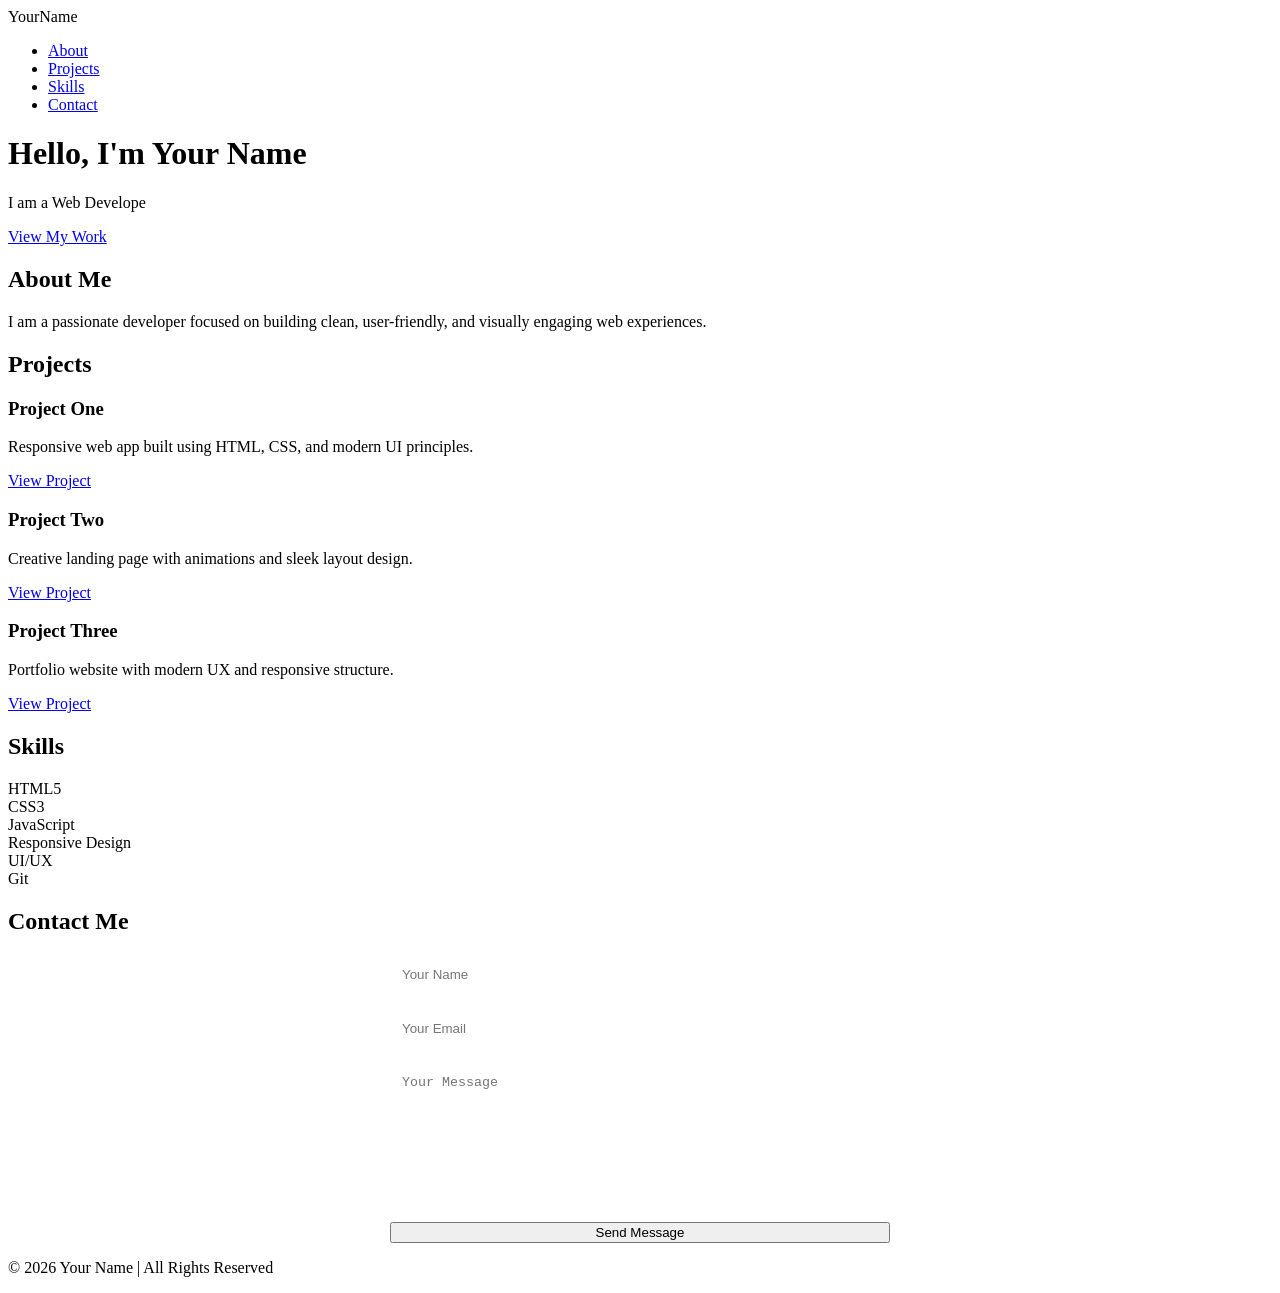
==== index.html @ 770dde97 "portfolio" ====
<!DOCTYPE html>
<html lang="en">
<head>
    <meta charset="UTF-8">
    <title>Your Name | Portfolio</title>
    <meta name="viewport" content="width=device-width, initial-scale=1.0">
    <link rel="stylesheet" href="style.css">
    <link href="https://fonts.googleapis.com/css2?family=Poppins:wght@300;400;600;700&display=swap" rel="stylesheet">
</head>
<body>

<header>
    <nav id="navbar">
        <div class="logo">YourName</div>
        <ul>
            <li><a href="#about">About</a></li>
            <li><a href="#projects">Projects</a></li>
            <li><a href="#skills">Skills</a></li>
            <li><a href="#contact">Contact</a></li>
        </ul>
    </nav>

    <div class="hero">
        <h1>Hello, I'm <span>Your Name</span></h1>
        <p>I am a <span id="typing"></span></p>
        <a href="#projects" class="btn">View My Work</a>
    </div>
</header>

<section id="about" class="section reveal">
    <h2>About Me</h2>
    <p>
        I am a passionate developer focused on building clean, user-friendly, and visually engaging web experiences.
    </p>
</section>

<section id="projects" class="section reveal">
    <h2>Projects</h2>
    <div class="project-grid">

        <div class="project-card">
            <h3>Project One</h3>
            <p>Responsive web app built using HTML, CSS, and modern UI principles.</p>
            <a href="#">View Project</a>
        </div>

        <div class="project-card">
            <h3>Project Two</h3>
            <p>Creative landing page with animations and sleek layout design.</p>
            <a href="#">View Project</a>
        </div>

        <div class="project-card">
            <h3>Project Three</h3>
            <p>Portfolio website with modern UX and responsive structure.</p>
            <a href="#">View Project</a>
        </div>

    </div>
</section>

<section id="skills" class="section reveal">
    <h2>Skills</h2>
    <div class="skills-grid">
        <div>HTML5</div>
        <div>CSS3</div>
        <div>JavaScript</div>
        <div>Responsive Design</div>
        <div>UI/UX</div>
        <div>Git</div>
    </div>
</section>

<section id="contact" class="section contact reveal">
    <h2>Contact Me</h2>

    <form id="contactForm">
        <input type="text" placeholder="Your Name" required>
        <input type="email" placeholder="Your Email" required>
        <textarea placeholder="Your Message" required></textarea>
        <button type="submit" class="btn">Send Message</button>
    </form>

</section>

<button id="scrollTopBtn">↑</button>

<footer>
    <p>© 2026 Your Name | All Rights Reserved</p>
</footer>

<script src="script.js"></script>
</body>
</html>
---- style.css ----
/* NAVBAR SCROLL EFFECT */
nav.scrolled {
    background: rgba(0, 0, 0, 0.85);
    position: fixed;
    width: 100%;
    top: 0;
    left: 0;
    transition: 0.3s;
}

/* REVEAL ANIMATION */
.reveal {
    opacity: 0;
    transform: translateY(60px);
    transition: all 0.8s ease;
}

.reveal.active {
    opacity: 1;
    transform: translateY(0);
}

/* CONTACT FORM */
form {
    display: flex;
    flex-direction: column;
    gap: 15px;
    max-width: 500px;
    margin: auto;
}

form input, form textarea {
    padding: 12px;
    border-radius: 8px;
    border: none;
    outline: none;
}

form textarea {
    resize: none;
    height: 120px;
}

/* SCROLL TO TOP */
#scrollTopBtn {
    position: fixed;
    bottom: 30px;
    right: 30px;
    padding: 10px 15px;
    border: none;
    border-radius: 50%;
    background: #ffd369;
    font-size: 18px;
    cursor: pointer;
    display: none;
}
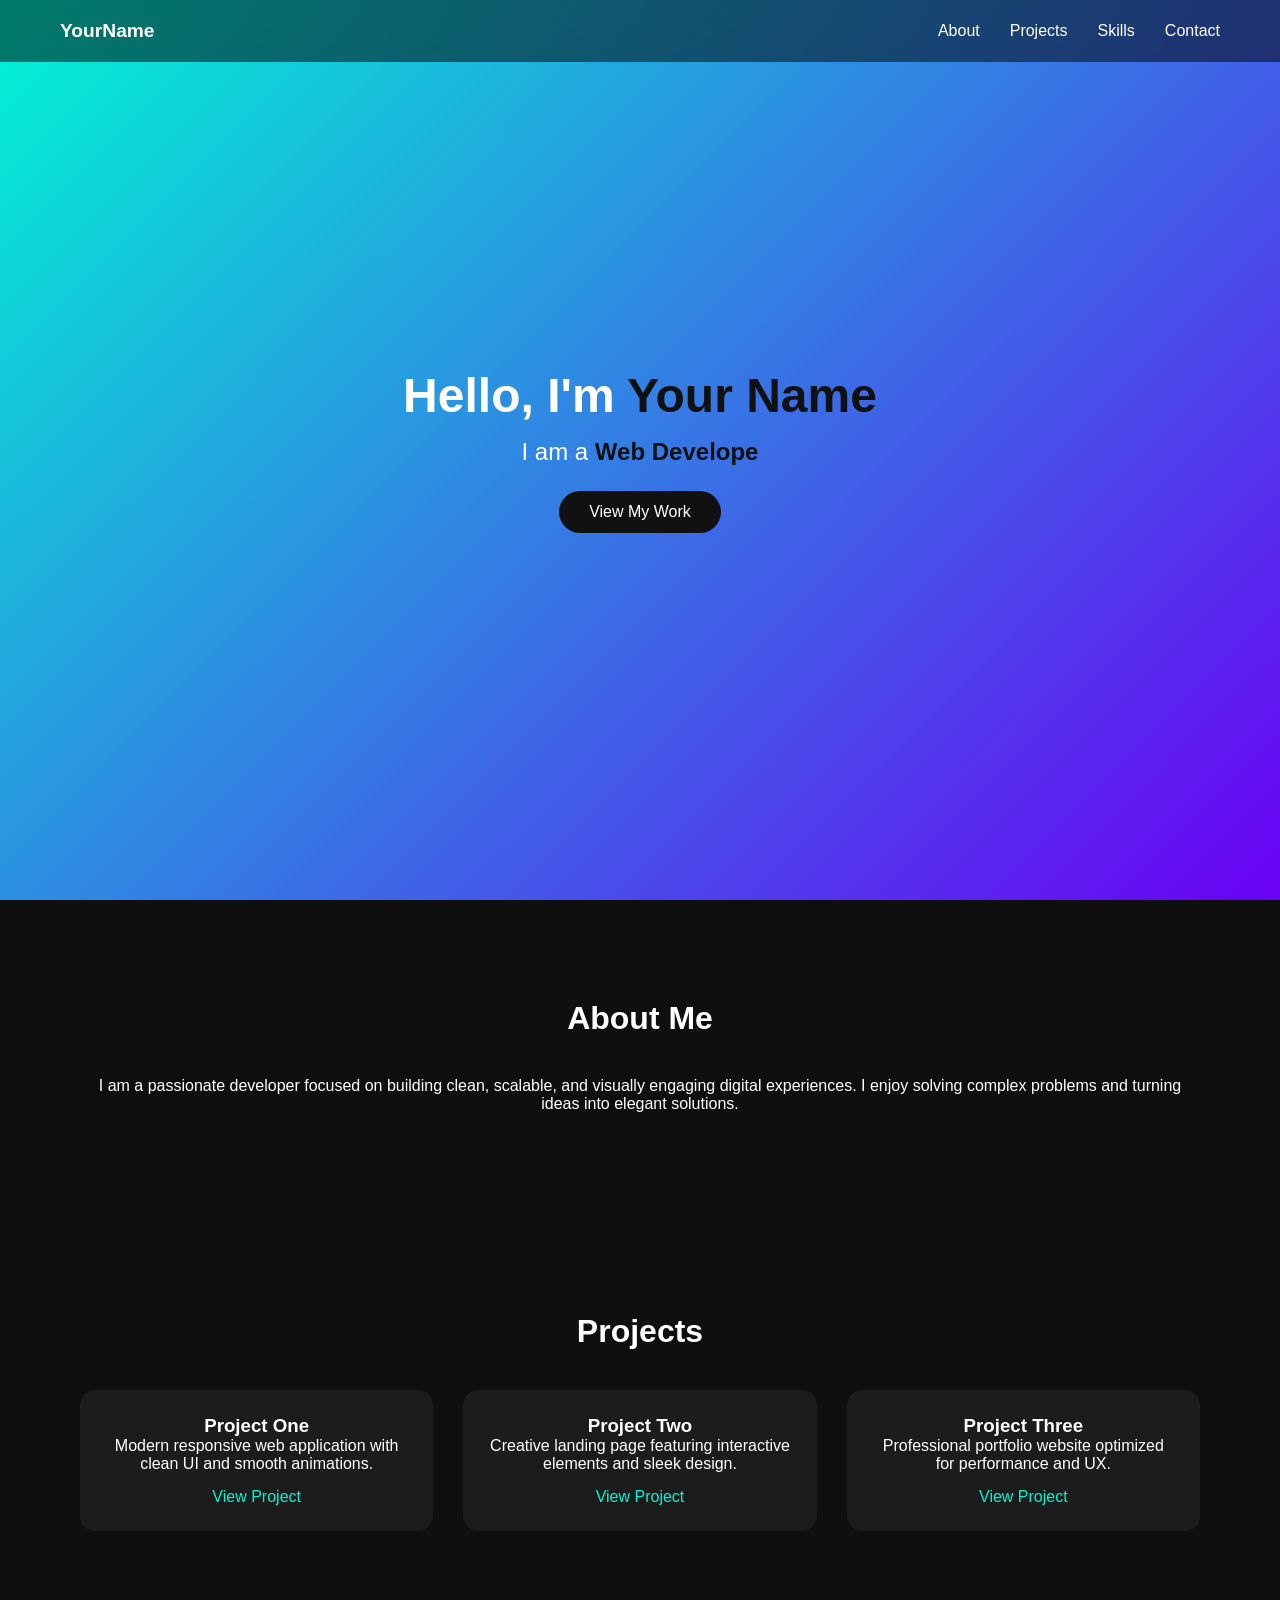
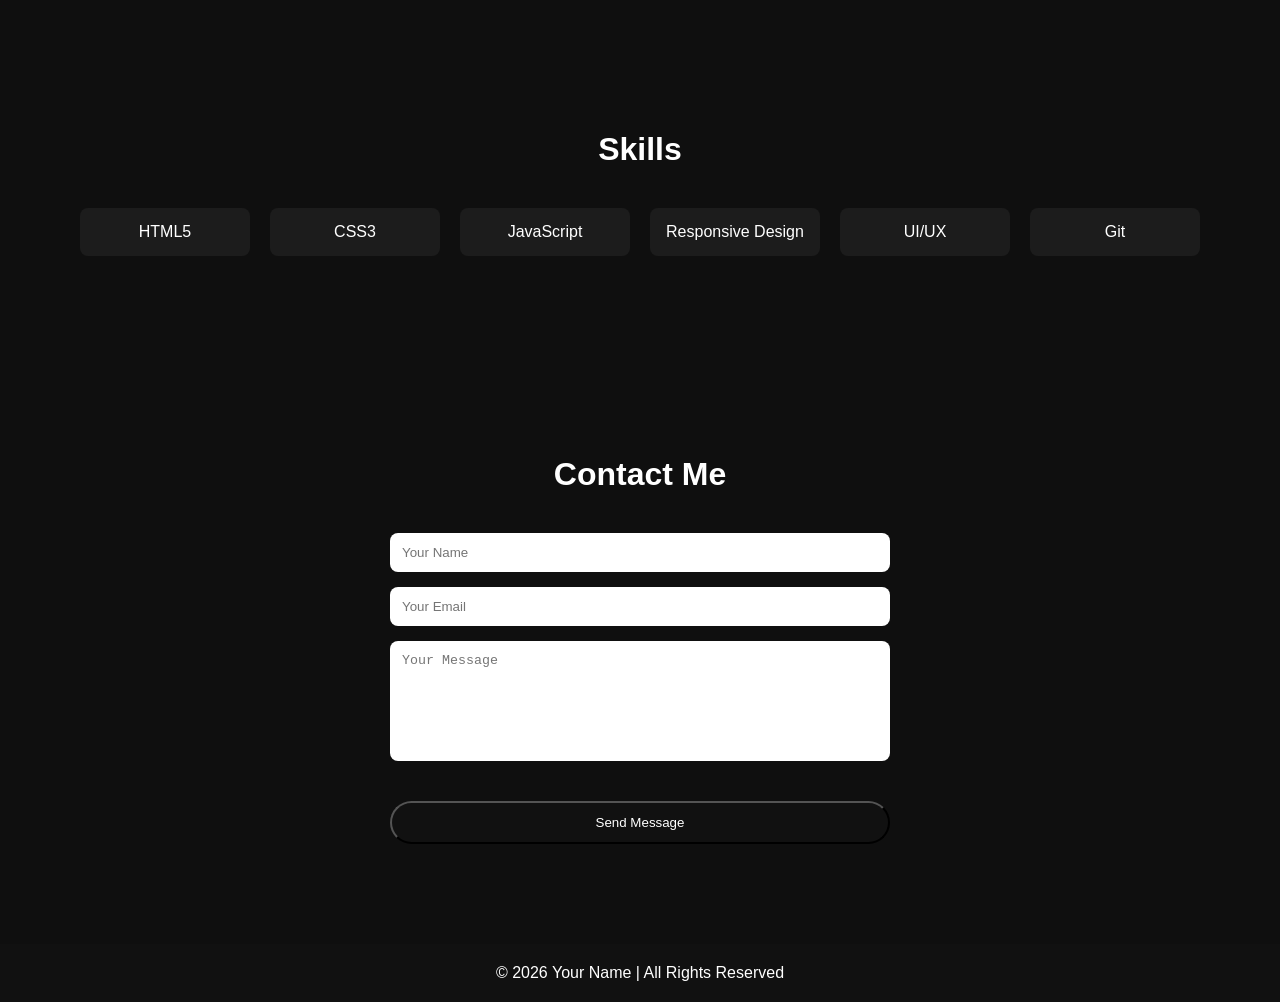
==== commit 159bb5b9: "updated" ====
--- a/index.html
+++ b/index.html
@@ -4,63 +4,75 @@
     <meta charset="UTF-8">
     <title>Your Name | Portfolio</title>
     <meta name="viewport" content="width=device-width, initial-scale=1.0">
+
+    <!-- Google Font -->
+    <link href="https://fonts.googleapis.com/css2?family=Poppins:wght@300;400;600;700&display=swap" rel="stylesheet">
+
+    <!-- CSS -->
     <link rel="stylesheet" href="style.css">
-    <link href="https://fonts.googleapis.com/css2?family=Poppins:wght@300;400;600;700&display=swap" rel="stylesheet">
 </head>
 <body>
 
-<header>
-    <nav id="navbar">
-        <div class="logo">YourName</div>
-        <ul>
-            <li><a href="#about">About</a></li>
-            <li><a href="#projects">Projects</a></li>
-            <li><a href="#skills">Skills</a></li>
-            <li><a href="#contact">Contact</a></li>
-        </ul>
-    </nav>
+<!-- NAVBAR -->
+<nav id="navbar">
+    <div class="logo">YourName</div>
+    <ul>
+        <li><a href="#about">About</a></li>
+        <li><a href="#projects">Projects</a></li>
+        <li><a href="#skills">Skills</a></li>
+        <li><a href="#contact">Contact</a></li>
+    </ul>
+</nav>
 
-    <div class="hero">
+<!-- HERO -->
+<header class="hero">
+    <div class="hero-content">
         <h1>Hello, I'm <span>Your Name</span></h1>
-        <p>I am a <span id="typing"></span></p>
+        <h2>I am a <span id="typing"></span></h2>
         <a href="#projects" class="btn">View My Work</a>
     </div>
 </header>
 
+<!-- ABOUT -->
 <section id="about" class="section reveal">
     <h2>About Me</h2>
     <p>
-        I am a passionate developer focused on building clean, user-friendly, and visually engaging web experiences.
+        I am a passionate developer focused on building clean, scalable, and visually engaging digital experiences. 
+        I enjoy solving complex problems and turning ideas into elegant solutions.
     </p>
 </section>
 
+<!-- PROJECTS -->
 <section id="projects" class="section reveal">
     <h2>Projects</h2>
+
     <div class="project-grid">
 
         <div class="project-card">
             <h3>Project One</h3>
-            <p>Responsive web app built using HTML, CSS, and modern UI principles.</p>
+            <p>Modern responsive web application with clean UI and smooth animations.</p>
             <a href="#">View Project</a>
         </div>
 
         <div class="project-card">
             <h3>Project Two</h3>
-            <p>Creative landing page with animations and sleek layout design.</p>
+            <p>Creative landing page featuring interactive elements and sleek design.</p>
             <a href="#">View Project</a>
         </div>
 
         <div class="project-card">
             <h3>Project Three</h3>
-            <p>Portfolio website with modern UX and responsive structure.</p>
+            <p>Professional portfolio website optimized for performance and UX.</p>
             <a href="#">View Project</a>
         </div>
 
     </div>
 </section>
 
+<!-- SKILLS -->
 <section id="skills" class="section reveal">
     <h2>Skills</h2>
+
     <div class="skills-grid">
         <div>HTML5</div>
         <div>CSS3</div>
@@ -71,7 +83,8 @@
     </div>
 </section>
 
-<section id="contact" class="section contact reveal">
+<!-- CONTACT -->
+<section id="contact" class="section reveal contact">
     <h2>Contact Me</h2>
 
     <form id="contactForm">
@@ -80,7 +93,6 @@
         <textarea placeholder="Your Message" required></textarea>
         <button type="submit" class="btn">Send Message</button>
     </form>
-
 </section>
 
 <button id="scrollTopBtn">↑</button>
--- a/style.css
+++ b/style.css
@@ -1,18 +1,164 @@
-/* NAVBAR SCROLL EFFECT */
-nav.scrolled {
-    background: rgba(0, 0, 0, 0.85);
+* {
+    margin: 0;
+    padding: 0;
+    box-sizing: border-box;
+}
+
+body {
+    font-family: 'Poppins', sans-serif;
+    background: #0f0f0f;
+    color: #fff;
+    scroll-behavior: smooth;
+}
+
+/* NAVBAR */
+nav {
     position: fixed;
     width: 100%;
-    top: 0;
-    left: 0;
+    padding: 20px 60px;
+    display: flex;
+    justify-content: space-between;
+    align-items: center;
+    backdrop-filter: blur(12px);
+    background: rgba(0,0,0,0.5);
+    z-index: 1000;
+}
+
+nav ul {
+    display: flex;
+    gap: 30px;
+    list-style: none;
+}
+
+nav a {
+    color: white;
+    text-decoration: none;
     transition: 0.3s;
 }
 
-/* REVEAL ANIMATION */
+nav a:hover {
+    color: #00f5d4;
+}
+
+.logo {
+    font-weight: 700;
+    font-size: 1.2rem;
+}
+
+/* HERO */
+.hero {
+    height: 100vh;
+    display: flex;
+    justify-content: center;
+    align-items: center;
+    text-align: center;
+    background: linear-gradient(135deg, #00f5d4, #6a00f4);
+}
+
+.hero-content h1 {
+    font-size: 3rem;
+}
+
+.hero-content h2 {
+    margin-top: 15px;
+    font-weight: 400;
+}
+
+.hero span {
+    color: #111;
+    font-weight: 700;
+}
+
+.btn {
+    display: inline-block;
+    margin-top: 25px;
+    padding: 12px 30px;
+    background: #111;
+    color: white;
+    border-radius: 30px;
+    text-decoration: none;
+    transition: 0.3s;
+}
+
+.btn:hover {
+    transform: scale(1.05);
+}
+
+/* SECTION */
+.section {
+    padding: 100px 80px;
+    text-align: center;
+}
+
+.section h2 {
+    margin-bottom: 40px;
+    font-size: 2rem;
+}
+
+/* PROJECTS */
+.project-grid {
+    display: grid;
+    grid-template-columns: repeat(auto-fit, minmax(250px, 1fr));
+    gap: 30px;
+}
+
+.project-card {
+    background: #1c1c1c;
+    padding: 25px;
+    border-radius: 15px;
+    transition: 0.3s;
+}
+
+.project-card:hover {
+    transform: translateY(-10px);
+    background: #262626;
+}
+
+.project-card a {
+    display: inline-block;
+    margin-top: 15px;
+    color: #00f5d4;
+    text-decoration: none;
+}
+
+/* SKILLS */
+.skills-grid {
+    display: grid;
+    grid-template-columns: repeat(auto-fit, minmax(120px, 1fr));
+    gap: 20px;
+}
+
+.skills-grid div {
+    background: #1c1c1c;
+    padding: 15px;
+    border-radius: 8px;
+}
+
+/* CONTACT */
+form {
+    max-width: 500px;
+    margin: auto;
+    display: flex;
+    flex-direction: column;
+    gap: 15px;
+}
+
+form input, form textarea {
+    padding: 12px;
+    border: none;
+    border-radius: 8px;
+}
+
+form textarea {
+    resize: none;
+    height: 120px;
+}
+
+/* SCROLL REVEAL */
 .reveal {
     opacity: 0;
     transform: translateY(60px);
-    transition: all 0.8s ease;
+    transition: 0.8s ease;
 }
 
 .reveal.active {
@@ -20,37 +166,32 @@
     transform: translateY(0);
 }
 
-/* CONTACT FORM */
-form {
-    display: flex;
-    flex-direction: column;
-    gap: 15px;
-    max-width: 500px;
-    margin: auto;
-}
-
-form input, form textarea {
-    padding: 12px;
-    border-radius: 8px;
-    border: none;
-    outline: none;
-}
-
-form textarea {
-    resize: none;
-    height: 120px;
-}
-
-/* SCROLL TO TOP */
+/* SCROLL BUTTON */
 #scrollTopBtn {
     position: fixed;
     bottom: 30px;
     right: 30px;
     padding: 10px 15px;
+    border-radius: 50%;
     border: none;
-    border-radius: 50%;
-    background: #ffd369;
-    font-size: 18px;
     cursor: pointer;
+    background: #00f5d4;
     display: none;
 }
+
+/* FOOTER */
+footer {
+    text-align: center;
+    padding: 20px;
+    background: #111;
+}
+
+/* RESPONSIVE */
+@media(max-width:768px){
+    nav {
+        padding: 15px 20px;
+    }
+    .section {
+        padding: 80px 20px;
+    }
+}
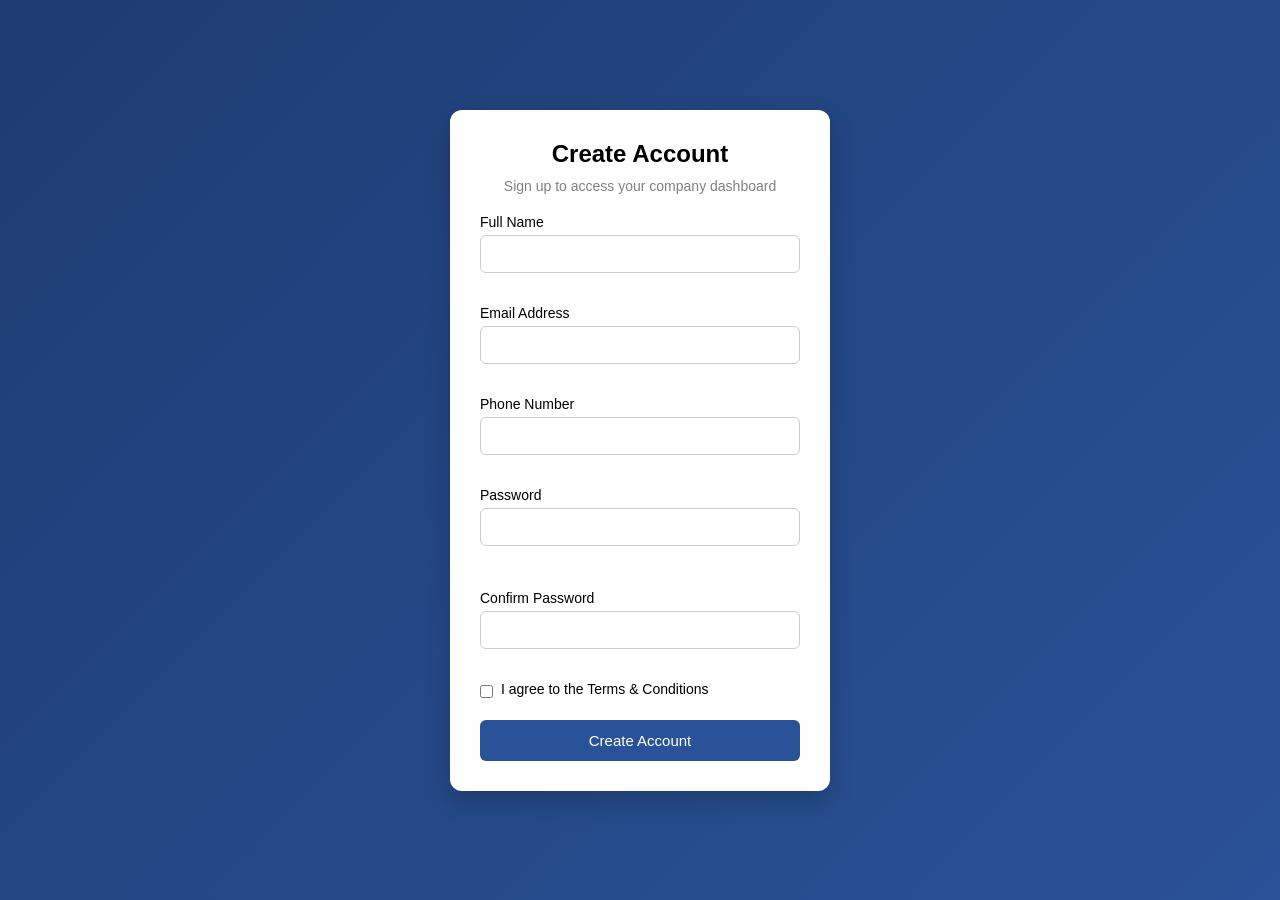
==== commit 438d08a6: "form" ====
--- a/index.html
+++ b/index.html
@@ -2,104 +2,61 @@
 <html lang="en">
 <head>
     <meta charset="UTF-8">
-    <title>Your Name | Portfolio</title>
+    <title>Company Signup</title>
     <meta name="viewport" content="width=device-width, initial-scale=1.0">
-
-    <!-- Google Font -->
-    <link href="https://fonts.googleapis.com/css2?family=Poppins:wght@300;400;600;700&display=swap" rel="stylesheet">
-
-    <!-- CSS -->
     <link rel="stylesheet" href="style.css">
 </head>
 <body>
 
-<!-- NAVBAR -->
-<nav id="navbar">
-    <div class="logo">YourName</div>
-    <ul>
-        <li><a href="#about">About</a></li>
-        <li><a href="#projects">Projects</a></li>
-        <li><a href="#skills">Skills</a></li>
-        <li><a href="#contact">Contact</a></li>
-    </ul>
-</nav>
+<div class="container">
+    <div class="form-box">
+        <h2>Create Account</h2>
+        <p class="subtitle">Sign up to access your company dashboard</p>
 
-<!-- HERO -->
-<header class="hero">
-    <div class="hero-content">
-        <h1>Hello, I'm <span>Your Name</span></h1>
-        <h2>I am a <span id="typing"></span></h2>
-        <a href="#projects" class="btn">View My Work</a>
+        <form id="signupForm" novalidate>
+
+            <div class="input-group">
+                <label>Full Name</label>
+                <input type="text" id="fullname" required minlength="3">
+                <small class="error"></small>
+            </div>
+
+            <div class="input-group">
+                <label>Email Address</label>
+                <input type="email" id="email" required>
+                <small class="error"></small>
+            </div>
+
+            <div class="input-group">
+                <label>Phone Number</label>
+                <input type="tel" id="phone" required pattern="[0-9]{10}">
+                <small class="error"></small>
+            </div>
+
+            <div class="input-group">
+                <label>Password</label>
+                <input type="password" id="password" required minlength="8">
+                <div id="strength"></div>
+                <small class="error"></small>
+            </div>
+
+            <div class="input-group">
+                <label>Confirm Password</label>
+                <input type="password" id="confirmPassword" required>
+                <small class="error"></small>
+            </div>
+
+            <div class="input-group checkbox">
+                <input type="checkbox" id="terms" required>
+                <label for="terms">I agree to the Terms & Conditions</label>
+                <small class="error"></small>
+            </div>
+
+            <button type="submit">Create Account</button>
+
+        </form>
     </div>
-</header>
-
-<!-- ABOUT -->
-<section id="about" class="section reveal">
-    <h2>About Me</h2>
-    <p>
-        I am a passionate developer focused on building clean, scalable, and visually engaging digital experiences. 
-        I enjoy solving complex problems and turning ideas into elegant solutions.
-    </p>
-</section>
-
-<!-- PROJECTS -->
-<section id="projects" class="section reveal">
-    <h2>Projects</h2>
-
-    <div class="project-grid">
-
-        <div class="project-card">
-            <h3>Project One</h3>
-            <p>Modern responsive web application with clean UI and smooth animations.</p>
-            <a href="#">View Project</a>
-        </div>
-
-        <div class="project-card">
-            <h3>Project Two</h3>
-            <p>Creative landing page featuring interactive elements and sleek design.</p>
-            <a href="#">View Project</a>
-        </div>
-
-        <div class="project-card">
-            <h3>Project Three</h3>
-            <p>Professional portfolio website optimized for performance and UX.</p>
-            <a href="#">View Project</a>
-        </div>
-
-    </div>
-</section>
-
-<!-- SKILLS -->
-<section id="skills" class="section reveal">
-    <h2>Skills</h2>
-
-    <div class="skills-grid">
-        <div>HTML5</div>
-        <div>CSS3</div>
-        <div>JavaScript</div>
-        <div>Responsive Design</div>
-        <div>UI/UX</div>
-        <div>Git</div>
-    </div>
-</section>
-
-<!-- CONTACT -->
-<section id="contact" class="section reveal contact">
-    <h2>Contact Me</h2>
-
-    <form id="contactForm">
-        <input type="text" placeholder="Your Name" required>
-        <input type="email" placeholder="Your Email" required>
-        <textarea placeholder="Your Message" required></textarea>
-        <button type="submit" class="btn">Send Message</button>
-    </form>
-</section>
-
-<button id="scrollTopBtn">↑</button>
-
-<footer>
-    <p>© 2026 Your Name | All Rights Reserved</p>
-</footer>
+</div>
 
 <script src="script.js"></script>
 </body>
--- a/style.css
+++ b/style.css
@@ -2,196 +2,95 @@
     margin: 0;
     padding: 0;
     box-sizing: border-box;
+    font-family: Arial, sans-serif;
 }
 
 body {
-    font-family: 'Poppins', sans-serif;
-    background: #0f0f0f;
-    color: #fff;
-    scroll-behavior: smooth;
-}
-
-/* NAVBAR */
-nav {
-    position: fixed;
-    width: 100%;
-    padding: 20px 60px;
-    display: flex;
-    justify-content: space-between;
-    align-items: center;
-    backdrop-filter: blur(12px);
-    background: rgba(0,0,0,0.5);
-    z-index: 1000;
-}
-
-nav ul {
-    display: flex;
-    gap: 30px;
-    list-style: none;
-}
-
-nav a {
-    color: white;
-    text-decoration: none;
-    transition: 0.3s;
-}
-
-nav a:hover {
-    color: #00f5d4;
-}
-
-.logo {
-    font-weight: 700;
-    font-size: 1.2rem;
-}
-
-/* HERO */
-.hero {
     height: 100vh;
     display: flex;
     justify-content: center;
     align-items: center;
-    text-align: center;
-    background: linear-gradient(135deg, #00f5d4, #6a00f4);
+    background: linear-gradient(135deg, #1e3c72, #2a5298);
 }
 
-.hero-content h1 {
-    font-size: 3rem;
+.container {
+    width: 100%;
+    max-width: 420px;
+    padding: 20px;
 }
 
-.hero-content h2 {
-    margin-top: 15px;
-    font-weight: 400;
+.form-box {
+    background: white;
+    padding: 30px;
+    border-radius: 12px;
+    box-shadow: 0 10px 25px rgba(0,0,0,0.2);
 }
 
-.hero span {
-    color: #111;
-    font-weight: 700;
+h2 {
+    text-align: center;
+    margin-bottom: 10px;
 }
 
-.btn {
-    display: inline-block;
-    margin-top: 25px;
-    padding: 12px 30px;
-    background: #111;
+.subtitle {
+    text-align: center;
+    font-size: 14px;
+    color: gray;
+    margin-bottom: 20px;
+}
+
+.input-group {
+    margin-bottom: 18px;
+    display: flex;
+    flex-direction: column;
+}
+
+.input-group label {
+    margin-bottom: 5px;
+    font-size: 14px;
+}
+
+.input-group input {
+    padding: 10px;
+    border-radius: 6px;
+    border: 1px solid #ccc;
+    font-size: 14px;
+}
+
+.input-group input:focus {
+    outline: none;
+    border-color: #2a5298;
+}
+
+.checkbox {
+    flex-direction: row;
+    align-items: center;
+    gap: 8px;
+}
+
+button {
+    width: 100%;
+    padding: 12px;
+    border: none;
+    background: #2a5298;
     color: white;
-    border-radius: 30px;
-    text-decoration: none;
+    border-radius: 6px;
+    font-size: 15px;
+    cursor: pointer;
     transition: 0.3s;
 }
 
-.btn:hover {
-    transform: scale(1.05);
+button:hover {
+    background: #1e3c72;
 }
 
-/* SECTION */
-.section {
-    padding: 100px 80px;
-    text-align: center;
+.error {
+    color: red;
+    font-size: 12px;
+    height: 14px;
 }
 
-.section h2 {
-    margin-bottom: 40px;
-    font-size: 2rem;
+#strength {
+    height: 6px;
+    border-radius: 4px;
+    margin-top: 6px;
 }
-
-/* PROJECTS */
-.project-grid {
-    display: grid;
-    grid-template-columns: repeat(auto-fit, minmax(250px, 1fr));
-    gap: 30px;
-}
-
-.project-card {
-    background: #1c1c1c;
-    padding: 25px;
-    border-radius: 15px;
-    transition: 0.3s;
-}
-
-.project-card:hover {
-    transform: translateY(-10px);
-    background: #262626;
-}
-
-.project-card a {
-    display: inline-block;
-    margin-top: 15px;
-    color: #00f5d4;
-    text-decoration: none;
-}
-
-/* SKILLS */
-.skills-grid {
-    display: grid;
-    grid-template-columns: repeat(auto-fit, minmax(120px, 1fr));
-    gap: 20px;
-}
-
-.skills-grid div {
-    background: #1c1c1c;
-    padding: 15px;
-    border-radius: 8px;
-}
-
-/* CONTACT */
-form {
-    max-width: 500px;
-    margin: auto;
-    display: flex;
-    flex-direction: column;
-    gap: 15px;
-}
-
-form input, form textarea {
-    padding: 12px;
-    border: none;
-    border-radius: 8px;
-}
-
-form textarea {
-    resize: none;
-    height: 120px;
-}
-
-/* SCROLL REVEAL */
-.reveal {
-    opacity: 0;
-    transform: translateY(60px);
-    transition: 0.8s ease;
-}
-
-.reveal.active {
-    opacity: 1;
-    transform: translateY(0);
-}
-
-/* SCROLL BUTTON */
-#scrollTopBtn {
-    position: fixed;
-    bottom: 30px;
-    right: 30px;
-    padding: 10px 15px;
-    border-radius: 50%;
-    border: none;
-    cursor: pointer;
-    background: #00f5d4;
-    display: none;
-}
-
-/* FOOTER */
-footer {
-    text-align: center;
-    padding: 20px;
-    background: #111;
-}
-
-/* RESPONSIVE */
-@media(max-width:768px){
-    nav {
-        padding: 15px 20px;
-    }
-    .section {
-        padding: 80px 20px;
-    }
-}
